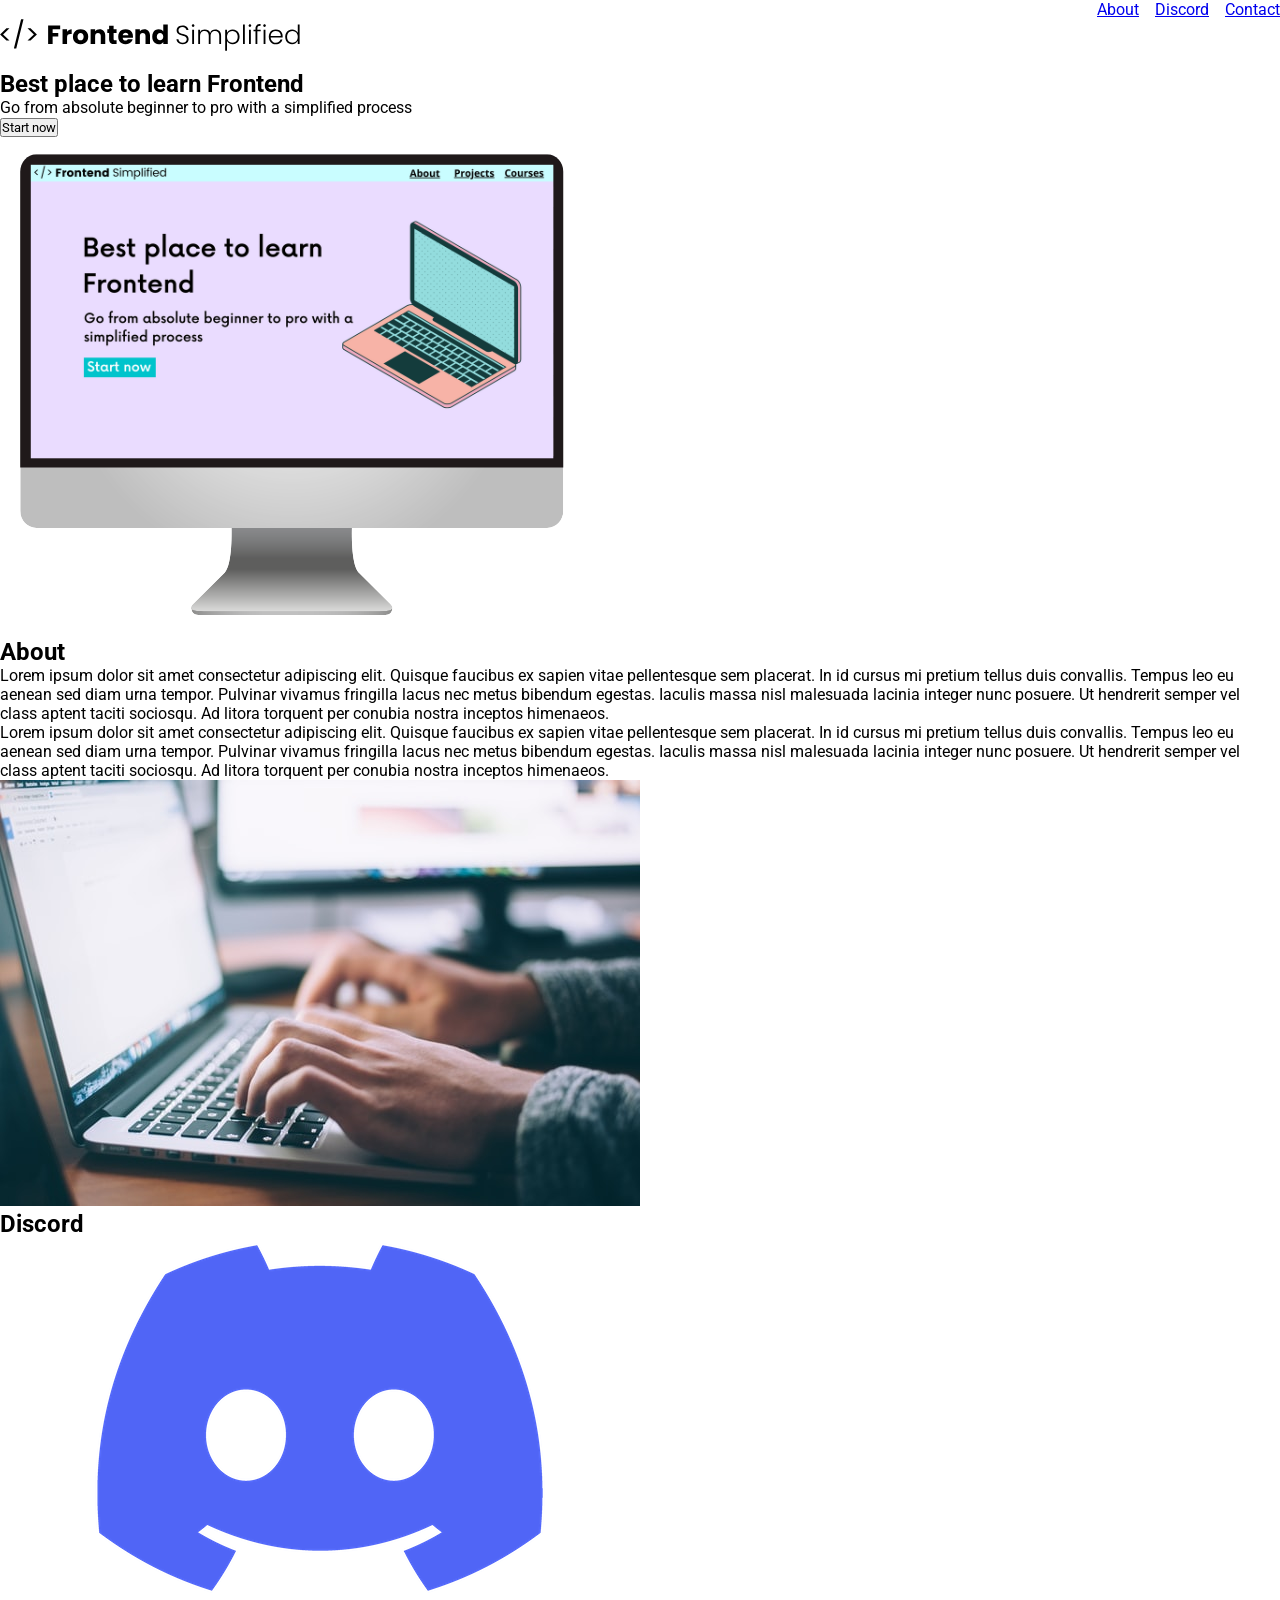
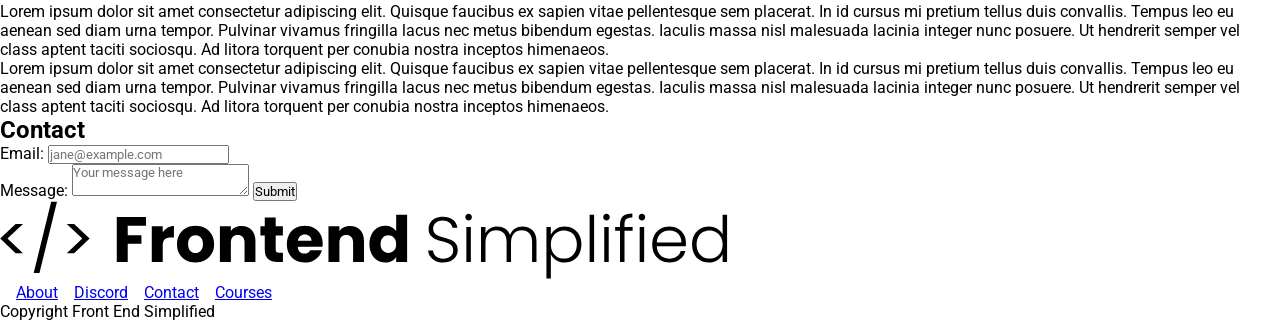
==== index.html @ f58cd5ef "Added style.css" ====
<!DOCTYPE html>
<html lang="en">
<head>
  <meta charset="UTF-8">
  <meta name="viewport" content="width=device-width, initial-scale=1.0">
  <title>My First Project</title>
  <link rel="stylesheet" href="./style.css">
</head>
<body>
  <section>
    <nav>
      <img src="./HTML Practice Assets/FES.svg" class="logo" alt="FES Logo">
      <ul>
        <li><a href="#">About</a></li>
        <li><a href="#">Discord</a></li>
        <li><a href="#">Contact</a></li>
      </ul>
    </nav>
    <header>
      <div>
        <h1>Best place to learn Frontend</h1>
        <p>Go from absolute beginner to pro with a simplified process</p>
        <button>Start now</button>
      </div>
      <figure>
        <img src="./HTML Practice Assets/laptop.png" alt="Home page image">
      </figure>  
    </header>
  </section>

  <main>
    <section id="About">
      <h2>About</h2>
      <div>
        <p>
          Lorem ipsum dolor sit amet consectetur adipiscing elit. Quisque faucibus ex sapien vitae pellentesque sem placerat. In id cursus mi pretium tellus duis convallis. Tempus leo eu aenean sed diam urna tempor. Pulvinar vivamus fringilla lacus nec metus bibendum egestas. Iaculis massa nisl malesuada lacinia integer nunc posuere. Ut hendrerit semper vel class aptent taciti sociosqu. Ad litora torquent per conubia nostra inceptos himenaeos.
        </p>
        <p>
          Lorem ipsum dolor sit amet consectetur adipiscing elit. Quisque faucibus ex sapien vitae pellentesque sem placerat. In id cursus mi pretium tellus duis convallis. Tempus leo eu aenean sed diam urna tempor. Pulvinar vivamus fringilla lacus nec metus bibendum egestas. Iaculis massa nisl malesuada lacinia integer nunc posuere. Ut hendrerit semper vel class aptent taciti sociosqu. Ad litora torquent per conubia nostra inceptos himenaeos.
        </p>
      </div>
      <figure>
        <img src="./HTML Practice Assets/about.jpg" alt="Hands at a keyboard">
      </figure>
    </section>    
    
    <section id="Discord">
      <h2>Discord</h2>
      <figure>
        <img src="./HTML Practice Assets/discord.png" alt="Discord logo">
      </figure>
      <div>
        <p>
          Lorem ipsum dolor sit amet consectetur adipiscing elit. Quisque faucibus ex sapien vitae pellentesque sem placerat. In id cursus mi pretium tellus duis convallis. Tempus leo eu aenean sed diam urna tempor. Pulvinar vivamus fringilla lacus nec metus bibendum egestas. Iaculis massa nisl malesuada lacinia integer nunc posuere. Ut hendrerit semper vel class aptent taciti sociosqu. Ad litora torquent per conubia nostra inceptos himenaeos.
        </p>
        <p>
          Lorem ipsum dolor sit amet consectetur adipiscing elit. Quisque faucibus ex sapien vitae pellentesque sem placerat. In id cursus mi pretium tellus duis convallis. Tempus leo eu aenean sed diam urna tempor. Pulvinar vivamus fringilla lacus nec metus bibendum egestas. Iaculis massa nisl malesuada lacinia integer nunc posuere. Ut hendrerit semper vel class aptent taciti sociosqu. Ad litora torquent per conubia nostra inceptos himenaeos.
        </p>
      </div>
    </section> 
      
   
    
    <section id="Contact">
      <h2>Contact</h2>
        <div>
          <form action="">
            <label for="email">Email:</label>
            <input id="email" placeholder="jane@example.com">
            <br>
            <label for="message">Message:</label>
            <textarea type="text" placeholder="Your message here"></textarea>
            <button>Submit</button>
          </form>
        </div>
    </section>
  </main>

  <footer>
    <img src="./HTML Practice Assets/FES.svg" alt="FES logo">
    <div>
      <ul>
        <li><a href="#">About</a></li>
        <li><a href="#">Discord</a></li>
        <li><a href="#">Contact</a></li>
        <li><a href="#">Courses</a></li>
      </ul>
    </div>
    <p>Copyright Front End Simplified</p>
  </footer>
</body>
</html>
---- style.css ----
@import url('https://fonts.googleapis.com/css2?family=Roboto:ital,wght@300;400;500;700&display=swap');
* {
  padding: 0;
  margin: 0;
  box-sizing: border-box;
  font-family: "Roboto", sans-serif;
}

nav {
  height: 70px;
  display: flex;
  justify-content: space-between;
}

.logo {
  width: 300px;
}

ul {
  display: flex;
}

li {
list-style-type: none;
padding-left: 16px;
}
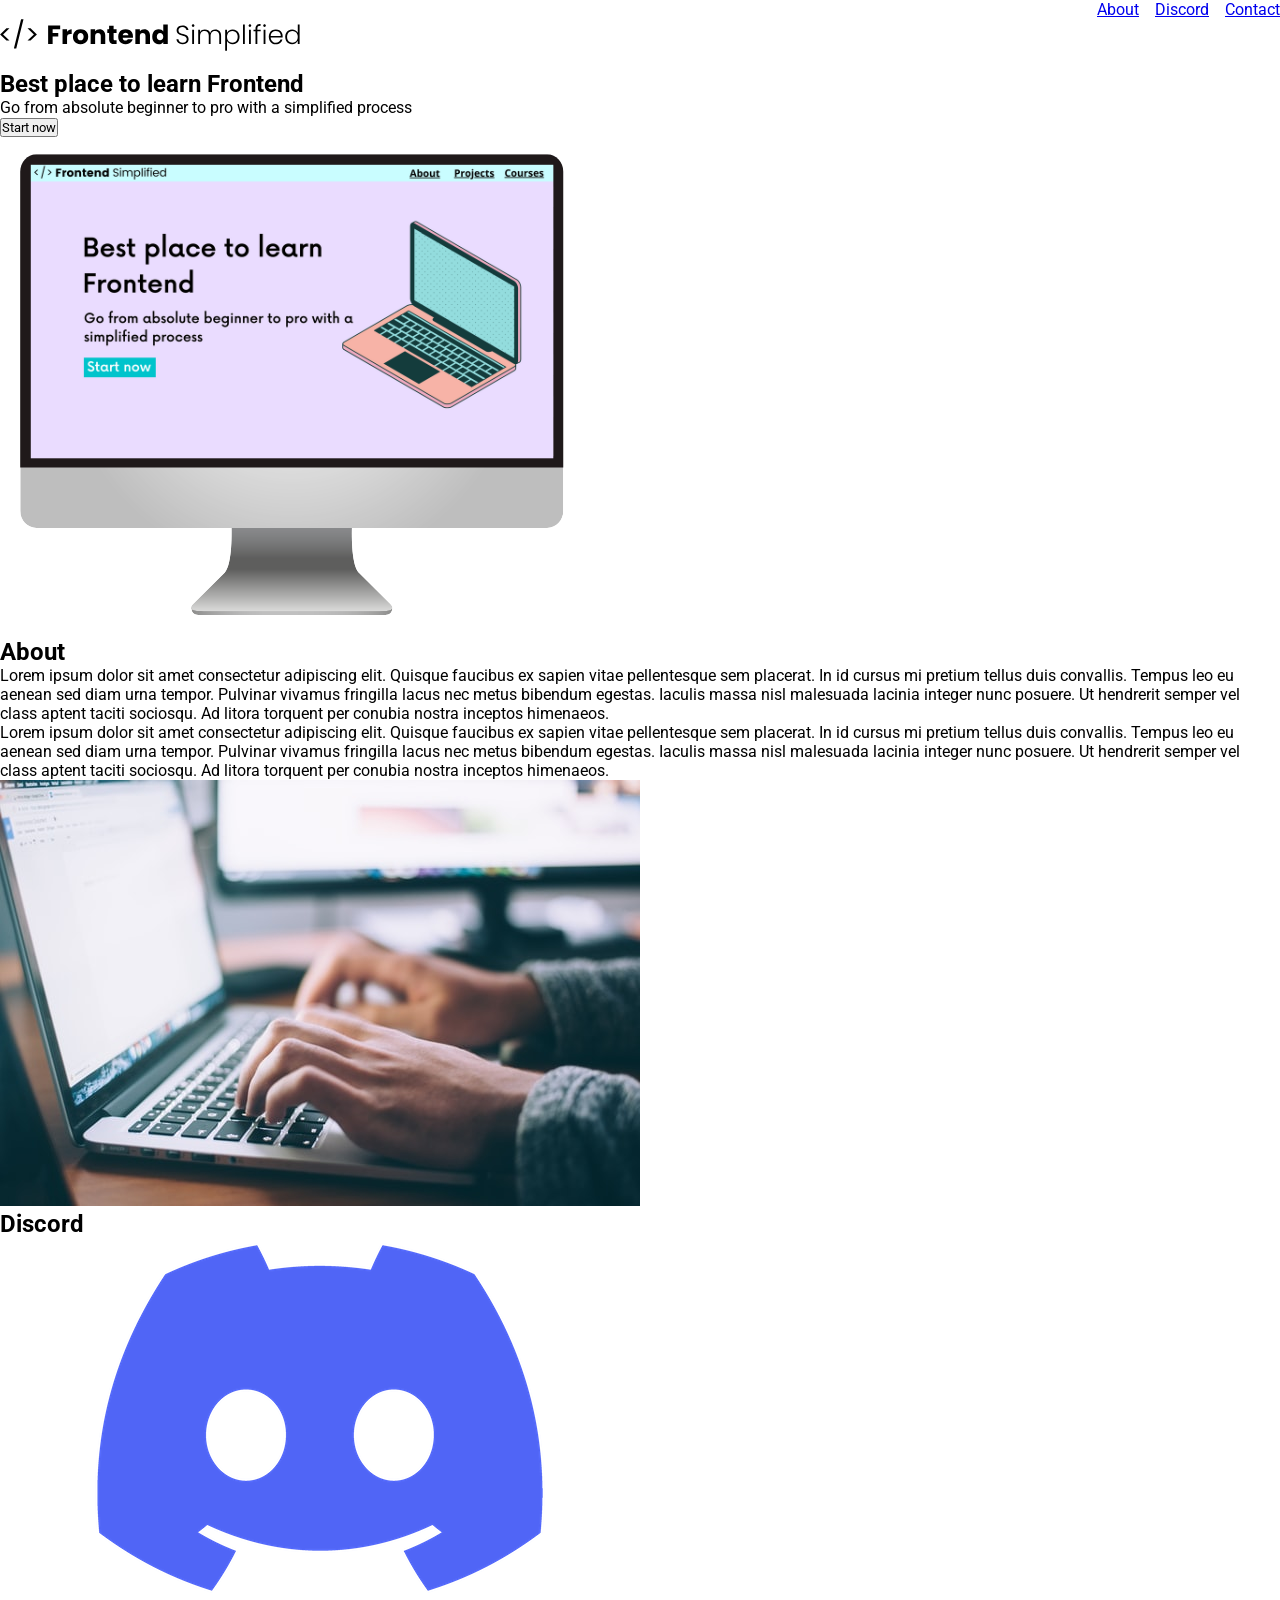
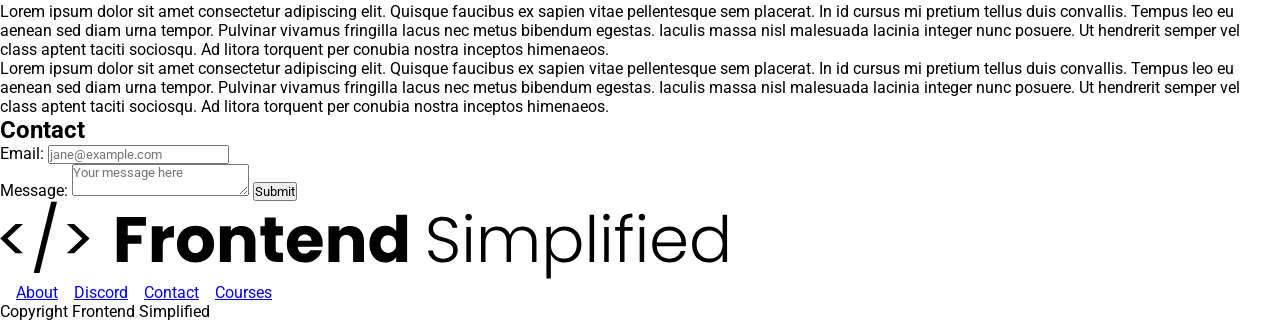
==== commit 927e6421: "Changed footer" ====
--- a/index.html
+++ b/index.html
@@ -86,7 +86,7 @@
         <li><a href="#">Courses</a></li>
       </ul>
     </div>
-    <p>Copyright Front End Simplified</p>
+    <p>Copyright Frontend Simplified</p>
   </footer>
 </body>
 </html>
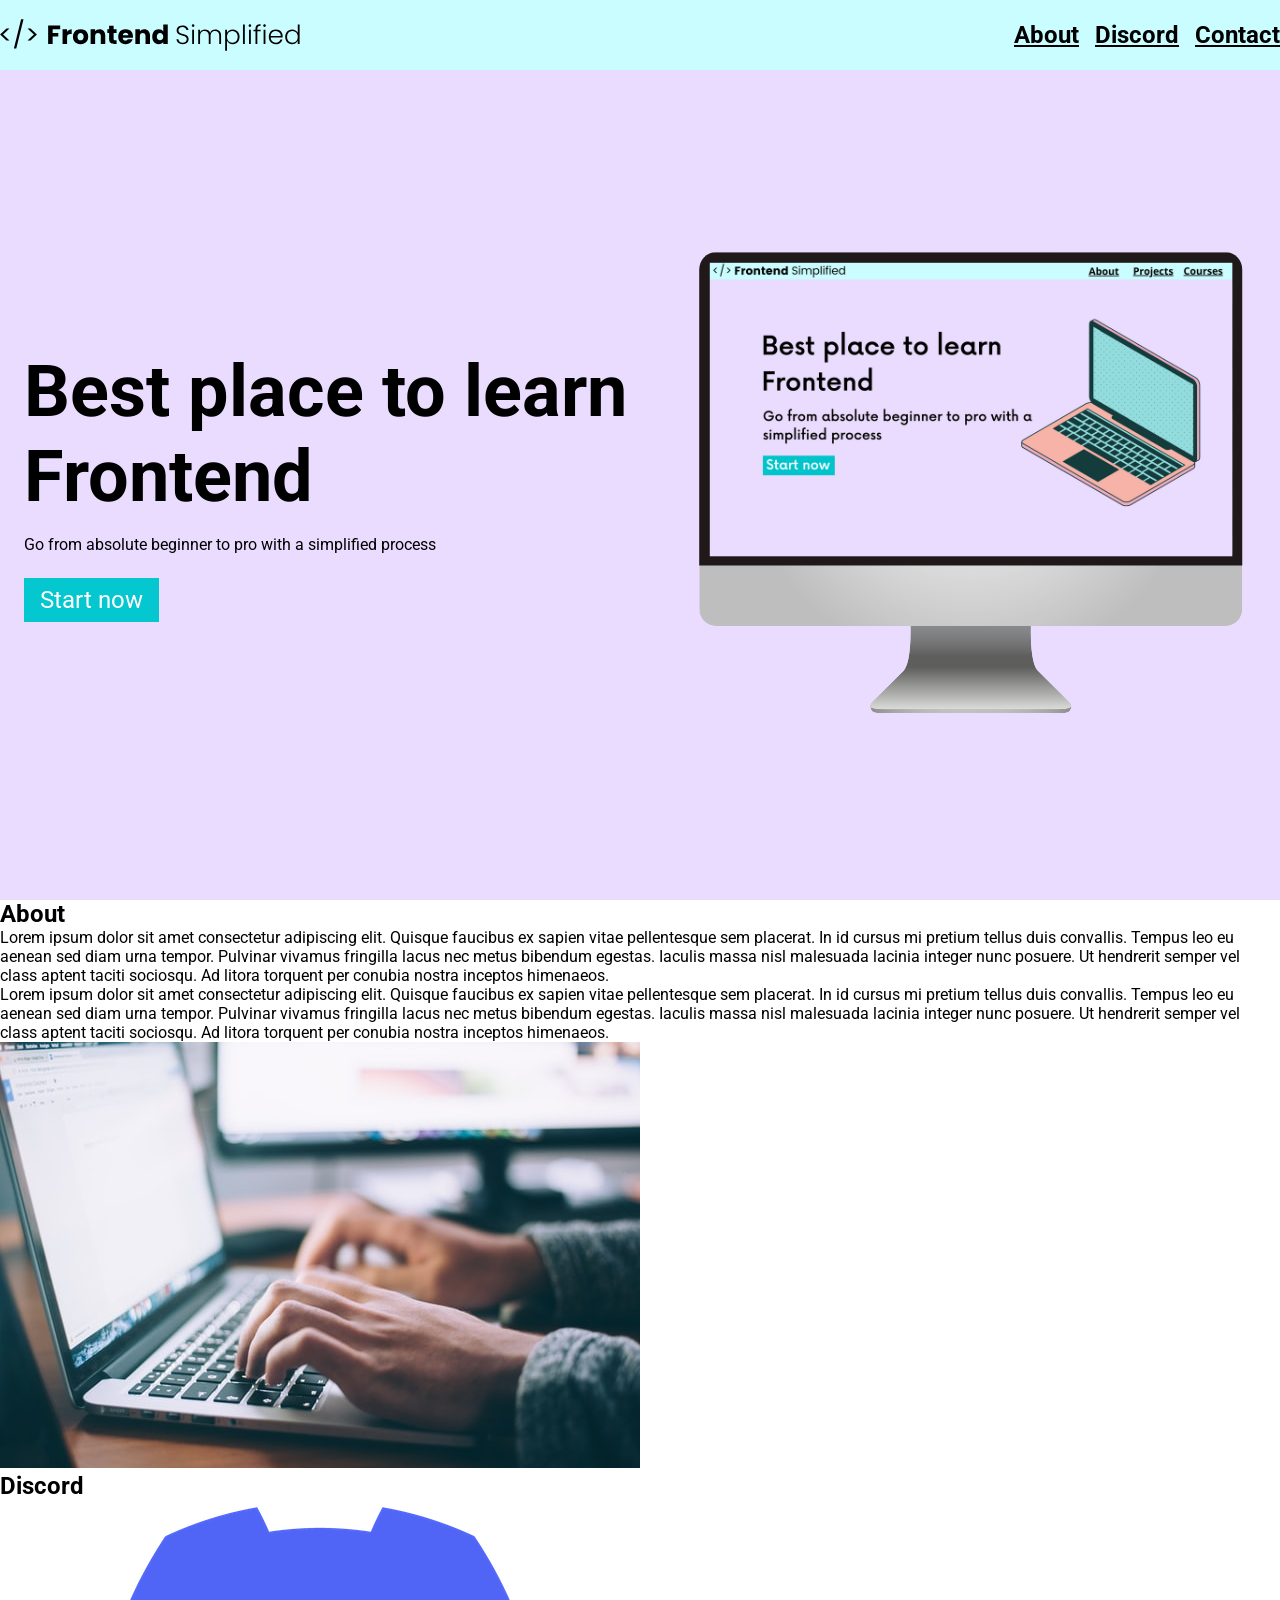
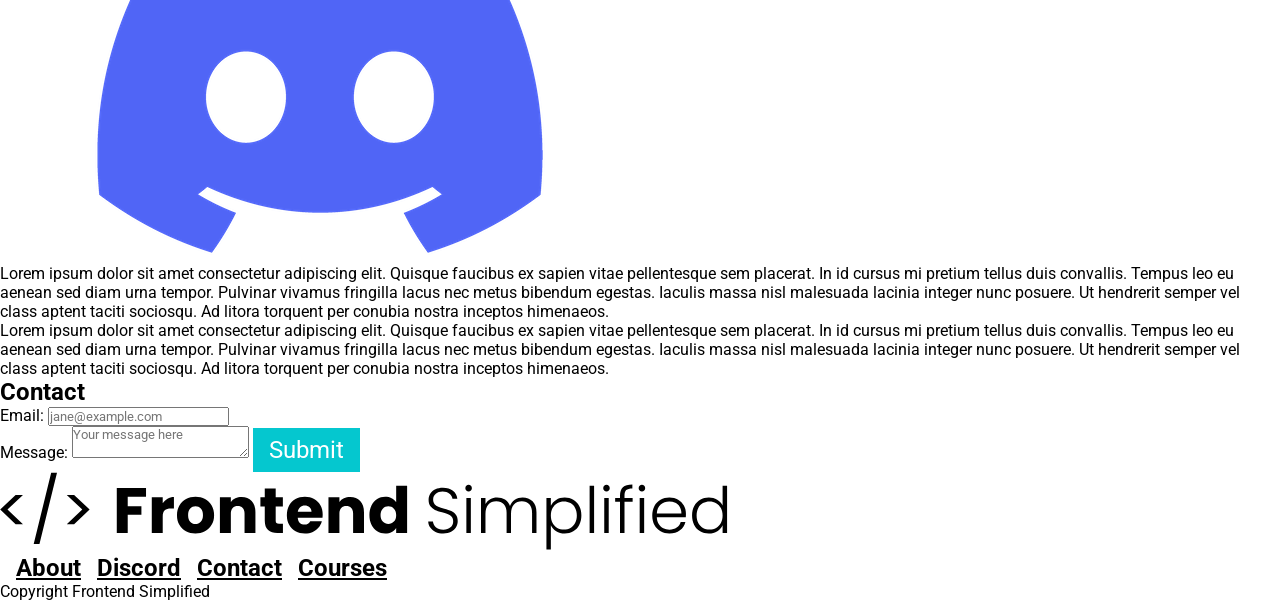
==== commit 7fc5c683: "Added a lot of styling" ====
--- a/index.html
+++ b/index.html
@@ -17,14 +17,16 @@
       </ul>
     </nav>
     <header>
-      <div>
-        <h1>Best place to learn Frontend</h1>
-        <p>Go from absolute beginner to pro with a simplified process</p>
-        <button>Start now</button>
-      </div>
-      <figure>
-        <img src="./HTML Practice Assets/laptop.png" alt="Home page image">
-      </figure>  
+      <div class="row">
+        <div>
+          <h1>Best place to learn Frontend</h1>
+          <p class="subheader">Go from absolute beginner to pro with a simplified process</p>
+          <button>Start now</button>
+        </div>
+        <figure>
+          <img src="./HTML Practice Assets/laptop.png" alt="Home page image">
+        </figure>
+    </div>  
     </header>
   </section>
 
--- a/style.css
+++ b/style.css
@@ -10,6 +10,41 @@
   height: 70px;
   display: flex;
   justify-content: space-between;
+  align-items: center;
+  background-color: #cafdff;
+}
+
+header {
+  background-color: #eadcff;
+  height: calc(100vh - 70px);
+  padding: 24px;
+  display: flex;
+  align-items: center;
+  justify-items: center;
+}
+
+h1 {
+  font-size: 72px;
+}
+
+.subheader {
+  font-family: 36px;
+  margin: 16px 0 24px 0;
+}
+
+button {
+  background-color: #05c7cf;
+  color: white;
+  border: none;
+  padding: 8px 16px;
+  font-size: 24px;
+  cursor: pointer;
+}
+
+a {
+  color: #000;
+  font-size: 24px;
+  font-weight: 700;
 }
 
 .logo {
@@ -25,7 +60,15 @@
 padding-left: 16px;
 }
 
+.row {
+  width: 100%;
+  max-width: 1300px;
+  display: flex;
+  align-items: center;
+  justify-content: center;
+}
 
 
 
 
+
